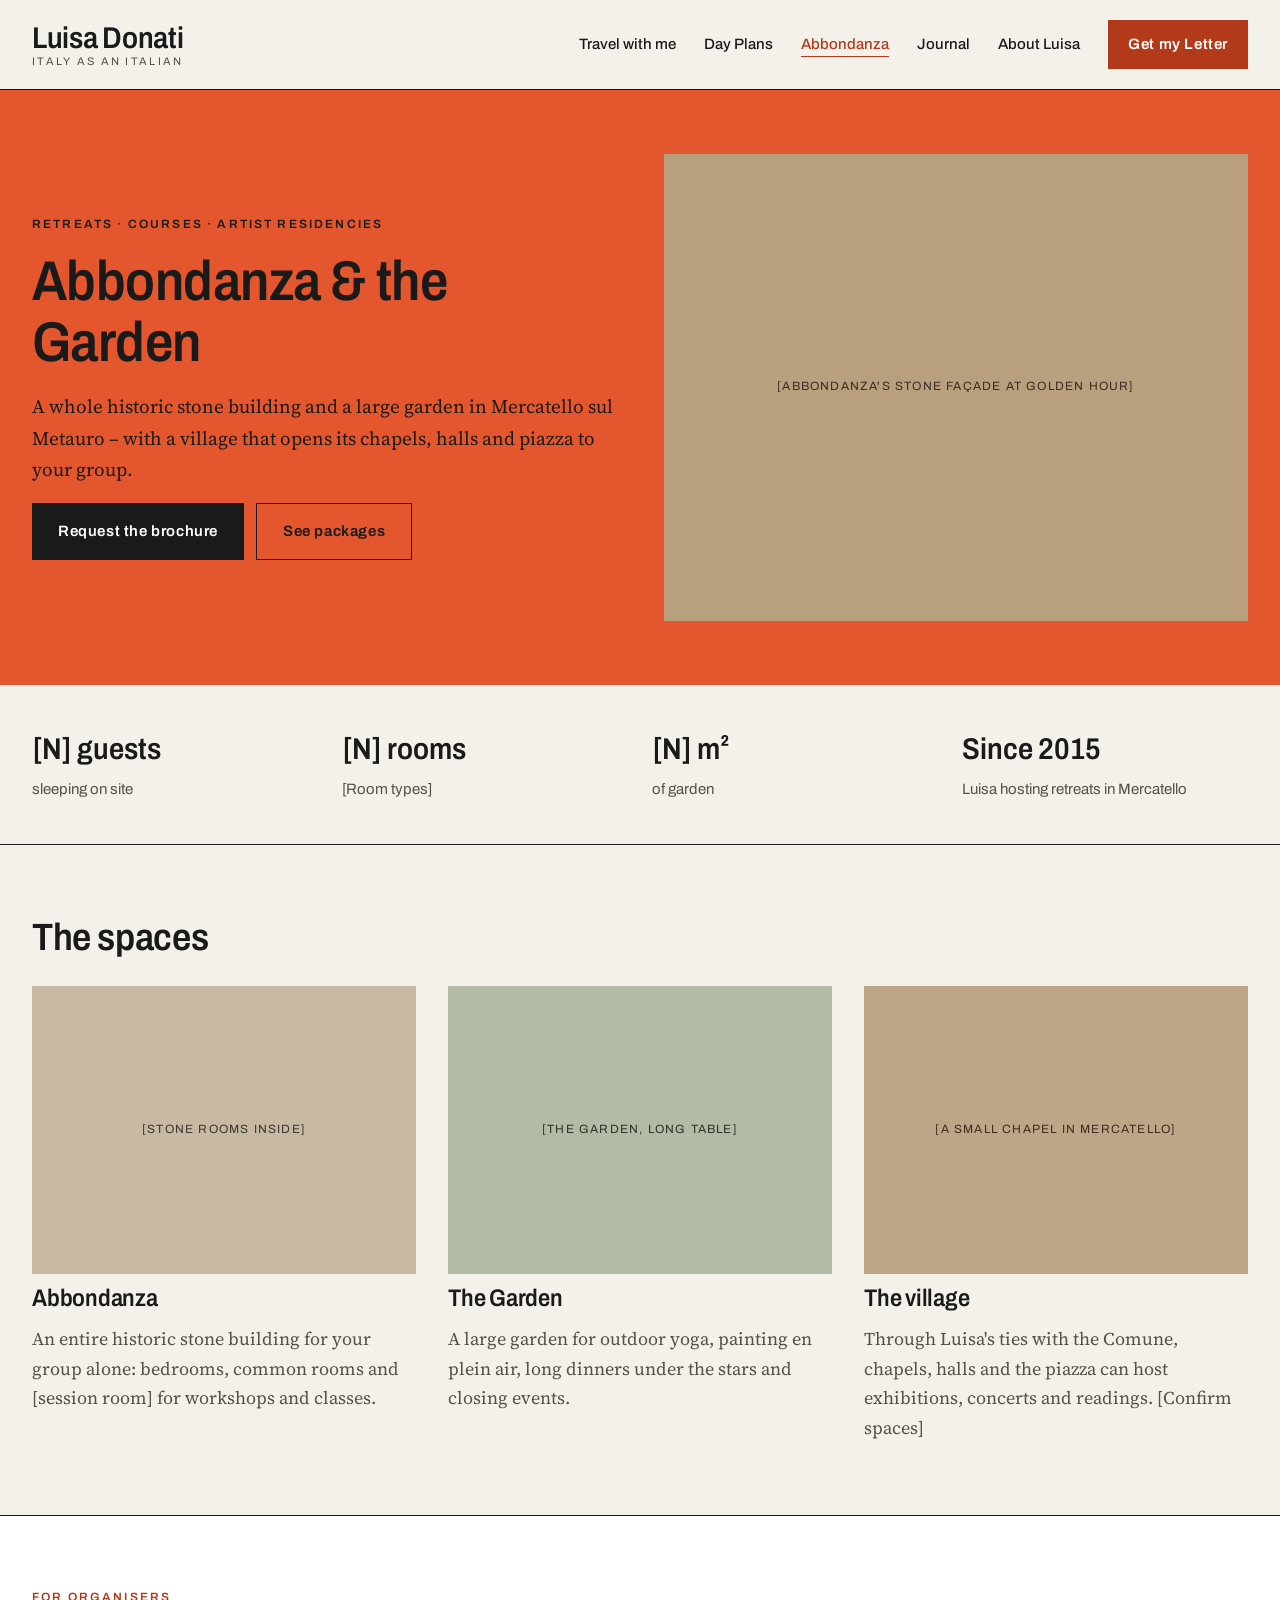
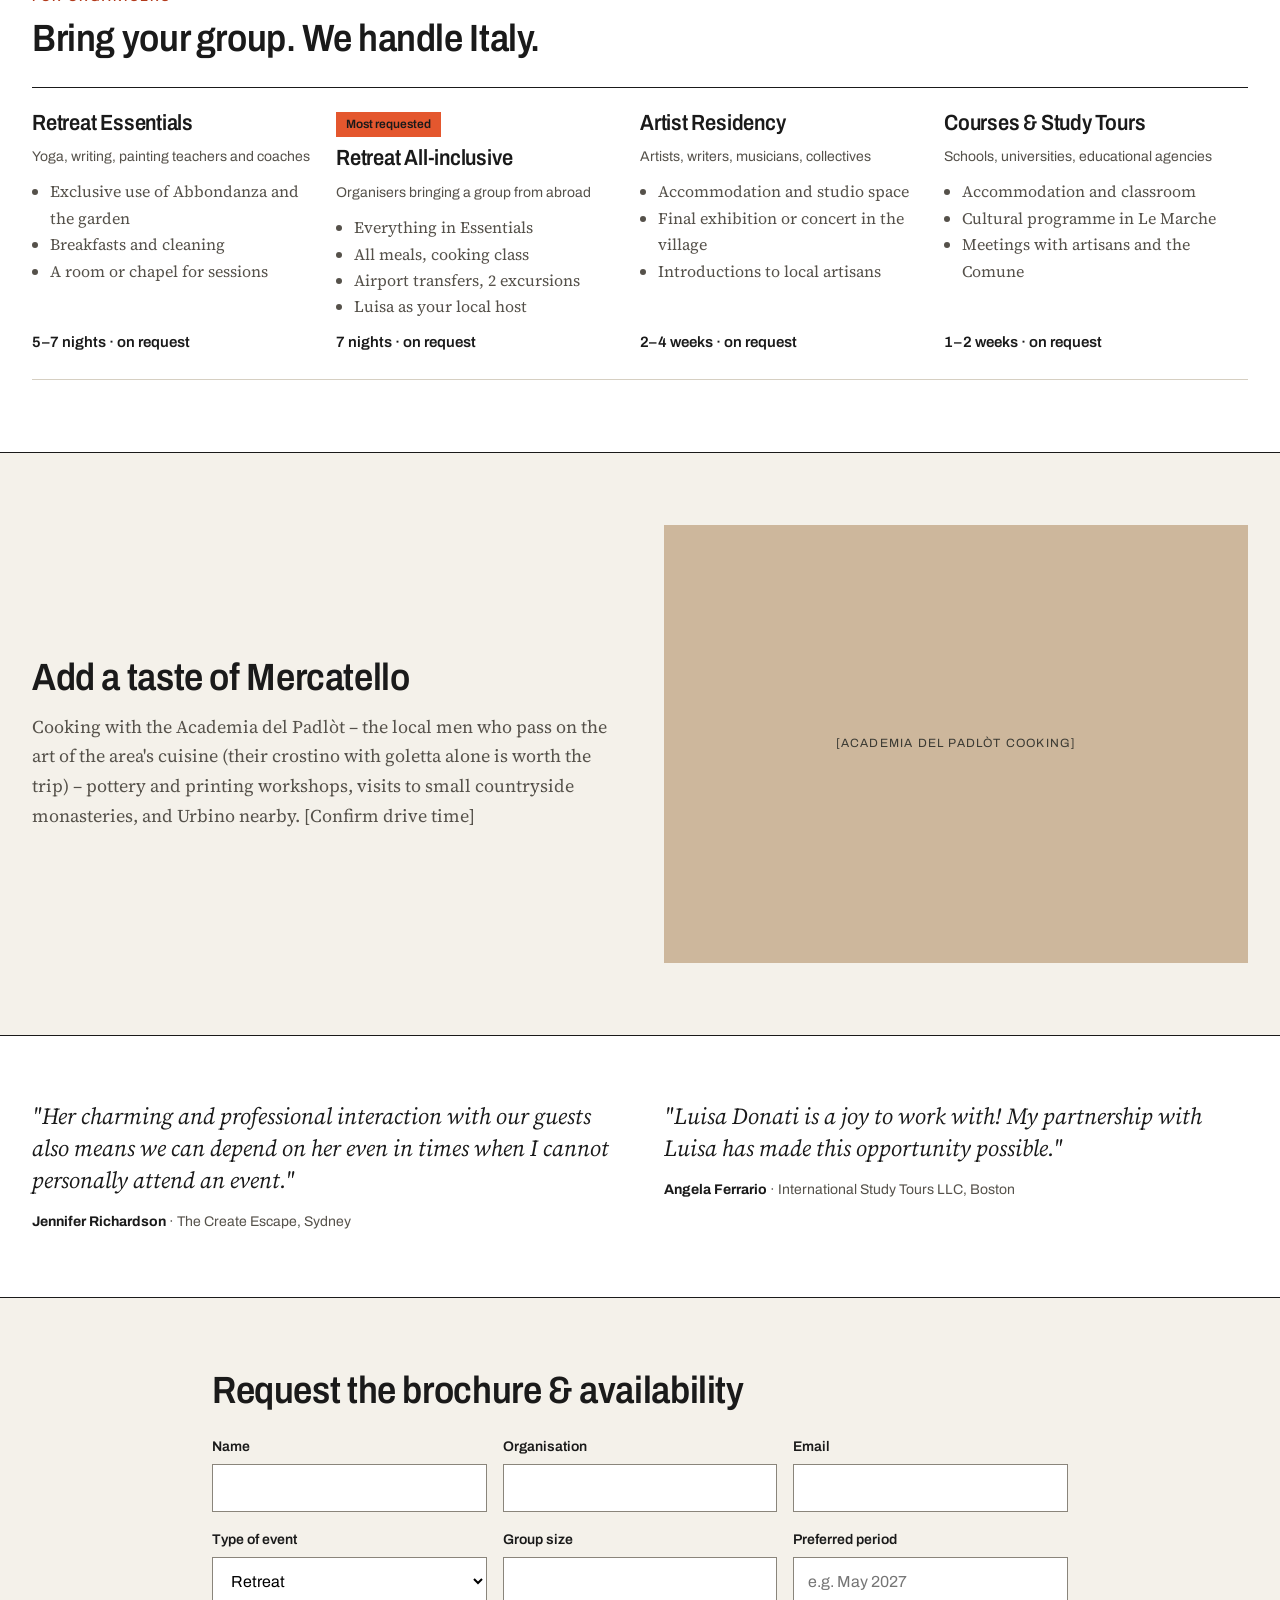
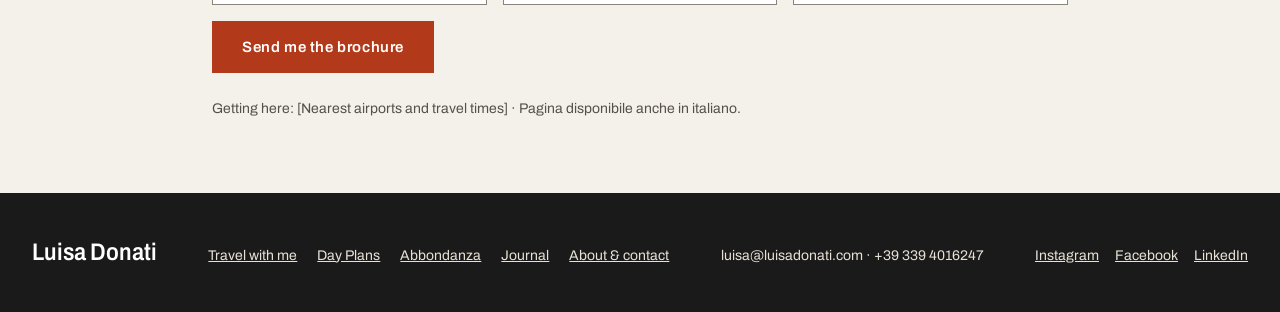
==== abbondanza.html @ 112a0eea "Link Instagram, Facebook and LinkedIn profiles on all pages Co-Authored-By: Claude Opus 5.5 <noreply" ====
<!doctype html>
<html lang="en">
<head>
<meta charset="utf-8">
<meta name="viewport" content="width=device-width, initial-scale=1">
<title>Abbondanza – Retreats in Le Marche</title>
<meta name="description" content="Abbondanza, a historic stone building with a large garden in Mercatello sul Metauro, for retreats, courses and artist residencies.">
<link rel="preconnect" href="https://fonts.googleapis.com">
<link rel="preconnect" href="https://fonts.gstatic.com" crossorigin>
<link href="https://fonts.googleapis.com/css2?family=Archivo:wdth,wght@62..125,400..700&amp;family=Source+Serif+4:ital,wght@0,400;0,600;1,400&amp;display=swap" rel="stylesheet">
<link rel="stylesheet" href="css/style.css?v=5">
</head>
<body>
<div style="width: 100%; min-height: 100vh; background: #F4F1EA">

<header style="border-bottom: 1px solid #1A1A1A; background: #F4F1EA">
  <div style="max-width: 1280px; margin: 0 auto; padding: 20px 32px; display: flex; flex-wrap: wrap; align-items: center; justify-content: space-between; gap: 16px">
    <a href="index.html" class="logo" style="text-decoration: none; display: inline-flex; flex-direction: column; align-items: flex-start; line-height: 1.1">
      <span class="logo-name" style="font-family: 'Archivo', sans-serif; font-stretch: 87.5%; font-weight: 600; font-size: 30px; letter-spacing: -0.01em">Luisa Donati</span>
      <span class="logo-tag" style="font-family: 'Archivo', sans-serif; font-size: 11px; letter-spacing: 0.2em; text-transform: uppercase; color: #55514A; white-space: nowrap">Italy as an Italian</span>
    </a>
    <button class="menu-toggle" type="button" aria-expanded="false" aria-controls="site-nav">Menu</button>
<nav id="site-nav" class="site-nav" aria-label="Main" style="display: flex; flex-wrap: wrap; align-items: center; gap: 8px 28px; font-family: 'Archivo', sans-serif; font-size: 15px; font-weight: 500">
      <a href="travel.html" style="text-decoration: none">Travel with me</a>
      <a href="day-plans.html" style="text-decoration: none">Day Plans</a>
      <a href="abbondanza.html" aria-current="page" style="text-decoration: none; color: #B23A1B; border-bottom: 1px solid #B23A1B">Abbondanza</a>
      <a href="journal.html" style="text-decoration: none">Journal</a>
      <a href="about.html" style="text-decoration: none">About Luisa</a>
      <a href="index.html#letter" style="background: #B23A1B; color: #FFFFFF; text-decoration: none; padding: 12px 20px; font-weight: 600; letter-spacing: 0.04em; min-height: 44px; box-sizing: border-box; display: inline-flex; align-items: center">Get my Letter</a>
    </nav>
  </div>
</header>

<!-- Hero -->
<section style="background: #E4572E">
  <div style="max-width: 1280px; margin: 0 auto; padding: 64px 32px; display: flex; flex-wrap: wrap; gap: 48px; align-items: center">
    <div style="flex: 1 1 440px; display: flex; flex-direction: column; gap: 18px; color: #1A1A1A">
      <span style="font-family: 'Archivo', sans-serif; font-size: 12px; font-weight: 600; letter-spacing: 0.18em; text-transform: uppercase">Retreats · Courses · Artist residencies</span>
      <h1 style="font-size: 56px; color: #1A1A1A">Abbondanza &amp; the Garden</h1>
      <p style="margin: 0; font-size: 19px; color: #1A1A1A">A whole historic stone building and a large garden in Mercatello sul Metauro – with a village that opens its chapels, halls and piazza to your group.</p>
      <div style="display: flex; flex-wrap: wrap; gap: 12px; font-family: 'Archivo', sans-serif; font-size: 15px; font-weight: 600; letter-spacing: 0.04em">
        <a href="#brochure" style="background: #1A1A1A; color: #FFFFFF; text-decoration: none; padding: 16px 26px">Request the brochure</a>
        <a href="#packages" style="border: 1px solid #1A1A1A; color: #1A1A1A; text-decoration: none; padding: 15px 26px">See packages</a>
      </div>
    </div>
    <div style="flex: 1 1 440px; aspect-ratio: 5 / 4; background: #B89F7E; display: flex; align-items: center; justify-content: center; padding: 24px; box-sizing: border-box; text-align: center; font-family: 'Archivo', sans-serif; font-size: 12px; letter-spacing: 0.1em; text-transform: uppercase; color: #3E2E22">[Abbondanza's stone façade at golden hour]</div>
  </div>
</section>

<!-- Key facts -->
<section style="border-bottom: 1px solid #1A1A1A">
  <div style="max-width: 1280px; margin: 0 auto; padding: 40px 32px; display: grid; grid-template-columns: repeat(auto-fit, minmax(200px, 1fr)); gap: 24px; font-family: 'Archivo', sans-serif">
    <div><span style="font-stretch: 87.5%; font-size: 30px; font-weight: 600">[N] guests</span><br><span style="color: #55514A; font-size: 15px">sleeping on site</span></div>
    <div><span style="font-stretch: 87.5%; font-size: 30px; font-weight: 600">[N] rooms</span><br><span style="color: #55514A; font-size: 15px">[Room types]</span></div>
    <div><span style="font-stretch: 87.5%; font-size: 30px; font-weight: 600">[N] m²</span><br><span style="color: #55514A; font-size: 15px">of garden</span></div>
    <div><span style="font-stretch: 87.5%; font-size: 30px; font-weight: 600">Since 2015</span><br><span style="color: #55514A; font-size: 15px">Luisa hosting retreats in Mercatello</span></div>
  </div>
</section>

<!-- Spaces -->
<section style="max-width: 1280px; margin: 0 auto; padding: 72px 32px; display: flex; flex-direction: column; gap: 28px">
  <h2 style="font-size: 38px">The spaces</h2>
  <div class="h-scroll" style="display: grid; grid-template-columns: repeat(auto-fit, minmax(300px, 1fr)); gap: 32px">
    <article style="display: flex; flex-direction: column; gap: 12px"><div style="aspect-ratio: 4 / 3; background: #C7B9A2; display: flex; align-items: center; justify-content: center; font-family: 'Archivo', sans-serif; font-size: 12px; letter-spacing: 0.1em; text-transform: uppercase; color: #3B3A33">[Stone rooms inside]</div><h3 style="font-size: 24px">Abbondanza</h3><p style="margin: 0; color: #55514A">An entire historic stone building for your group alone: bedrooms, common rooms and [session room] for workshops and classes.</p></article>
    <article style="display: flex; flex-direction: column; gap: 12px"><div style="aspect-ratio: 4 / 3; background: #B3BBA6; display: flex; align-items: center; justify-content: center; font-family: 'Archivo', sans-serif; font-size: 12px; letter-spacing: 0.1em; text-transform: uppercase; color: #2E3527">[The garden, long table]</div><h3 style="font-size: 24px">The Garden</h3><p style="margin: 0; color: #55514A">A large garden for outdoor yoga, painting en plein air, long dinners under the stars and closing events.</p></article>
    <article style="display: flex; flex-direction: column; gap: 12px"><div style="aspect-ratio: 4 / 3; background: #BFA587; display: flex; align-items: center; justify-content: center; font-family: 'Archivo', sans-serif; font-size: 12px; letter-spacing: 0.1em; text-transform: uppercase; color: #3E2E22">[A small chapel in Mercatello]</div><h3 style="font-size: 24px">The village</h3><p style="margin: 0; color: #55514A">Through Luisa's ties with the Comune, chapels, halls and the piazza can host exhibitions, concerts and readings. [Confirm spaces]</p></article>
  </div>
</section>

<!-- Packages -->
<section id="packages" style="background: #FFFFFF; border-top: 1px solid #1A1A1A; border-bottom: 1px solid #1A1A1A">
  <div style="max-width: 1280px; margin: 0 auto; padding: 72px 32px; display: flex; flex-direction: column; gap: 28px">
    <div style="display: flex; flex-direction: column; gap: 10px">
      <span style="font-family: 'Archivo', sans-serif; font-size: 12px; font-weight: 600; letter-spacing: 0.18em; text-transform: uppercase; color: #B23A1B">For organisers</span>
      <h2 style="font-size: 38px">Bring your group. We handle Italy.</h2>
    </div>
    <div class="h-scroll" style="display: grid; grid-template-columns: repeat(auto-fit, minmax(260px, 1fr)); gap: 0; border-top: 1px solid #1A1A1A">
      <article style="padding: 24px 24px 24px 0; display: flex; flex-direction: column; gap: 10px; border-bottom: 1px solid #D6CFC2">
        <h3 style="font-size: 22px">Retreat Essentials</h3>
        <p style="margin: 0; font-family: 'Archivo', sans-serif; font-size: 14px; color: #55514A">Yoga, writing, painting teachers and coaches</p>
        <ul style="margin: 0; padding-left: 18px; color: #55514A; font-size: 16px"><li>Exclusive use of Abbondanza and the garden</li><li>Breakfasts and cleaning</li><li>A room or chapel for sessions</li></ul>
        <p style="margin: auto 0 0; font-family: 'Archivo', sans-serif; font-weight: 600; font-size: 15px">5–7 nights · on request</p>
      </article>
      <article style="padding: 24px 24px 24px 0; display: flex; flex-direction: column; gap: 10px; border-bottom: 1px solid #D6CFC2">
        <span style="align-self: flex-start; background: #E4572E; font-family: 'Archivo', sans-serif; font-size: 12px; font-weight: 600; padding: 3px 10px">Most requested</span>
        <h3 style="font-size: 22px">Retreat All-inclusive</h3>
        <p style="margin: 0; font-family: 'Archivo', sans-serif; font-size: 14px; color: #55514A">Organisers bringing a group from abroad</p>
        <ul style="margin: 0; padding-left: 18px; color: #55514A; font-size: 16px"><li>Everything in Essentials</li><li>All meals, cooking class</li><li>Airport transfers, 2 excursions</li><li>Luisa as your local host</li></ul>
        <p style="margin: auto 0 0; font-family: 'Archivo', sans-serif; font-weight: 600; font-size: 15px">7 nights · on request</p>
      </article>
      <article style="padding: 24px 24px 24px 0; display: flex; flex-direction: column; gap: 10px; border-bottom: 1px solid #D6CFC2">
        <h3 style="font-size: 22px">Artist Residency</h3>
        <p style="margin: 0; font-family: 'Archivo', sans-serif; font-size: 14px; color: #55514A">Artists, writers, musicians, collectives</p>
        <ul style="margin: 0; padding-left: 18px; color: #55514A; font-size: 16px"><li>Accommodation and studio space</li><li>Final exhibition or concert in the village</li><li>Introductions to local artisans</li></ul>
        <p style="margin: auto 0 0; font-family: 'Archivo', sans-serif; font-weight: 600; font-size: 15px">2–4 weeks · on request</p>
      </article>
      <article style="padding: 24px 0; display: flex; flex-direction: column; gap: 10px; border-bottom: 1px solid #D6CFC2">
        <h3 style="font-size: 22px">Courses &amp; Study Tours</h3>
        <p style="margin: 0; font-family: 'Archivo', sans-serif; font-size: 14px; color: #55514A">Schools, universities, educational agencies</p>
        <ul style="margin: 0; padding-left: 18px; color: #55514A; font-size: 16px"><li>Accommodation and classroom</li><li>Cultural programme in Le Marche</li><li>Meetings with artisans and the Comune</li></ul>
        <p style="margin: auto 0 0; font-family: 'Archivo', sans-serif; font-weight: 600; font-size: 15px">1–2 weeks · on request</p>
      </article>
    </div>
  </div>
</section>

<!-- Local experiences -->
<section style="max-width: 1280px; margin: 0 auto; padding: 72px 32px; display: flex; flex-wrap: wrap; gap: 48px; align-items: center">
  <div style="flex: 1 1 400px; display: flex; flex-direction: column; gap: 14px">
    <h2 style="font-size: 38px">Add a taste of Mercatello</h2>
    <p style="margin: 0; color: #55514A">Cooking with the Academia del Padlòt – the local men who pass on the art of the area's cuisine (their crostino with goletta alone is worth the trip) – pottery and printing workshops, visits to small countryside monasteries, and Urbino nearby. [Confirm drive time]</p>
  </div>
  <div style="flex: 1 1 400px; aspect-ratio: 4 / 3; background: #CDB79C; display: flex; align-items: center; justify-content: center; font-family: 'Archivo', sans-serif; font-size: 12px; letter-spacing: 0.1em; text-transform: uppercase; color: #3B3A33">[Academia del Padlòt cooking]</div>
</section>

<!-- Testimonials -->
<section style="background: #FFFFFF; border-top: 1px solid #1A1A1A; border-bottom: 1px solid #1A1A1A">
  <div class="h-scroll" style="max-width: 1280px; margin: 0 auto; padding: 64px 32px; display: grid; grid-template-columns: repeat(auto-fit, minmax(340px, 1fr)); gap: 48px">
    <figure style="margin: 0; display: flex; flex-direction: column; gap: 14px">
      <blockquote style="margin: 0; font-size: 23px; line-height: 1.4; font-style: italic">"Her charming and professional interaction with our guests also means we can depend on her even in times when I cannot personally attend an event."</blockquote>
      <figcaption style="font-family: 'Archivo', sans-serif; font-size: 14px; color: #55514A"><strong style="color: #1A1A1A">Jennifer Richardson</strong> · The Create Escape, Sydney</figcaption>
    </figure>
    <figure style="margin: 0; display: flex; flex-direction: column; gap: 14px">
      <blockquote style="margin: 0; font-size: 23px; line-height: 1.4; font-style: italic">"Luisa Donati is a joy to work with! My partnership with Luisa has made this opportunity possible."</blockquote>
      <figcaption style="font-family: 'Archivo', sans-serif; font-size: 14px; color: #55514A"><strong style="color: #1A1A1A">Angela Ferrario</strong> · International Study Tours LLC, Boston</figcaption>
    </figure>
  </div>
</section>

<!-- Brochure -->
<section id="brochure" style="max-width: 920px; margin: 0 auto; padding: 72px 32px; display: flex; flex-direction: column; gap: 24px">
  <h2 style="font-size: 38px">Request the brochure &amp; availability</h2>
  <form style="display: grid; grid-template-columns: repeat(auto-fit, minmax(260px, 1fr)); gap: 16px">
    <div style="display: flex; flex-direction: column; gap: 6px"><label for="b-name" style="font-family: 'Archivo', sans-serif; font-size: 14px; font-weight: 600">Name</label><input id="b-name" type="text" style="padding: 13px 14px; border: 1px solid #8A857B; border-radius: 0; min-height: 48px; box-sizing: border-box; font-size: 16px; background: #FFFFFF"></div>
    <div style="display: flex; flex-direction: column; gap: 6px"><label for="b-org" style="font-family: 'Archivo', sans-serif; font-size: 14px; font-weight: 600">Organisation</label><input id="b-org" type="text" style="padding: 13px 14px; border: 1px solid #8A857B; border-radius: 0; min-height: 48px; box-sizing: border-box; font-size: 16px; background: #FFFFFF"></div>
    <div style="display: flex; flex-direction: column; gap: 6px"><label for="b-email" style="font-family: 'Archivo', sans-serif; font-size: 14px; font-weight: 600">Email</label><input id="b-email" type="email" style="padding: 13px 14px; border: 1px solid #8A857B; border-radius: 0; min-height: 48px; box-sizing: border-box; font-size: 16px; background: #FFFFFF"></div>
    <div style="display: flex; flex-direction: column; gap: 6px"><label for="b-type" style="font-family: 'Archivo', sans-serif; font-size: 14px; font-weight: 600">Type of event</label><select id="b-type" style="padding: 13px 14px; border: 1px solid #8A857B; border-radius: 0; min-height: 48px; font-size: 16px; background: #FFFFFF"><option>Retreat</option><option>Course</option><option>Artist residency</option><option>Study tour</option></select></div>
    <div style="display: flex; flex-direction: column; gap: 6px"><label for="b-size" style="font-family: 'Archivo', sans-serif; font-size: 14px; font-weight: 600">Group size</label><input id="b-size" type="number" min="1" style="padding: 13px 14px; border: 1px solid #8A857B; border-radius: 0; min-height: 48px; box-sizing: border-box; font-size: 16px; background: #FFFFFF"></div>
    <div style="display: flex; flex-direction: column; gap: 6px"><label for="b-when" style="font-family: 'Archivo', sans-serif; font-size: 14px; font-weight: 600">Preferred period</label><input id="b-when" type="text" placeholder="e.g. May 2027" style="padding: 13px 14px; border: 1px solid #8A857B; border-radius: 0; min-height: 48px; box-sizing: border-box; font-size: 16px; background: #FFFFFF"></div>
    <button type="submit" style="grid-column: 1 / -1; justify-self: start; background: #B23A1B; color: #FFFFFF; border: none; border-radius: 0; padding: 16px 30px; font-size: 15px; font-weight: 600; letter-spacing: 0.04em; min-height: 52px; cursor: pointer">Send me the brochure</button>
  </form>
  <p style="margin: 0; font-family: 'Archivo', sans-serif; font-size: 14px; color: #55514A">Getting here: [Nearest airports and travel times] · Pagina disponibile anche in italiano.</p>
</section>

<footer style="background: #1A1A1A; color: #E8E2D6; padding: 40px 32px">
  <div style="max-width: 1280px; margin: 0 auto; display: flex; flex-wrap: wrap; justify-content: space-between; align-items: baseline; gap: 20px; font-family: 'Archivo', sans-serif; font-size: 14px">
    <span style="font-stretch: 87.5%; font-weight: 600; font-size: 24px; color: #FFFFFF">Luisa Donati</span>
    <nav aria-label="Footer" style="display: flex; flex-wrap: wrap; gap: 20px"><a href="travel.html" style="color: #E8E2D6">Travel with me</a><a href="day-plans.html" style="color: #E8E2D6">Day Plans</a><a href="abbondanza.html" style="color: #E8E2D6">Abbondanza</a><a href="journal.html" style="color: #E8E2D6">Journal</a><a href="about.html" style="color: #E8E2D6">About &amp; contact</a></nav>
    <span>luisa@luisadonati.com · +39 339 4016247</span>
    <nav aria-label="Social" style="display: flex; flex-wrap: wrap; gap: 16px"><a href="https://www.instagram.com/luisadonati_italiantravel/" target="_blank" rel="noopener" style="color: #E8E2D6">Instagram</a><a href="https://www.facebook.com/luisadonati.italiantravel" target="_blank" rel="noopener" style="color: #E8E2D6">Facebook</a><a href="https://www.linkedin.com/in/luisadonati/" target="_blank" rel="noopener" style="color: #E8E2D6">LinkedIn</a></nav>
  </div>
</footer>
</div>
<script src="js/main.js?v=5"></script>
</body>
</html>
---- css/style.css ----
/* Luisa Donati – shared styles
   Colours
   paper  #F4F1EA   ink    #1A1A1A   muted  #55514A   accent #B23A1B
   banners: home #157A7A · travel #2F5BEA · day plans #3DBE8B
            abbondanza #E4572E · journal #F28FB0 · about #F2B33D
*/

*, *::before, *::after { box-sizing: border-box; }

html { scroll-behavior: smooth; }

body {
  margin: 0;
  background: #F4F1EA;
  color: #1A1A1A;
  font-family: 'Source Serif 4', Georgia, serif;
  font-size: 18px;
  line-height: 1.65;
  -webkit-font-smoothing: antialiased;
}

a { color: #1A1A1A; }
a:hover { color: #B23A1B; }
a:focus-visible, button:focus-visible, input:focus-visible,
select:focus-visible, textarea:focus-visible, summary:focus-visible {
  outline: 2px solid #B23A1B;
  outline-offset: 2px;
}

h1, h2, h3 {
  font-family: 'Archivo', sans-serif;
  font-stretch: 87.5%;
  font-weight: 600;
  line-height: 1.08;
  letter-spacing: -0.01em;
  margin: 0;
}

input, select, textarea, button, summary { font-family: 'Archivo', sans-serif; }

img { max-width: 100%; height: auto; display: block; }

/* Real photos: replace a placeholder <div> with
   <img class="photo" src="images/your-photo.jpg" alt="Description" style="aspect-ratio: 4 / 3"> */
.photo { width: 100%; object-fit: cover; }

/* Menu button: only visible on phones */
.menu-toggle {
  display: none;
  align-items: center;
  gap: 10px;
  min-height: 44px;
  padding: 10px 14px;
  background: transparent;
  border: 1px solid #1A1A1A;
  border-radius: 0;
  color: #1A1A1A;
  font-size: 15px;
  font-weight: 600;
  letter-spacing: 0.04em;
  cursor: pointer;
}
.menu-toggle::after {
  content: "";
  width: 16px;
  height: 10px;
  border-top: 2px solid currentColor;
  border-bottom: 2px solid currentColor;
  background: linear-gradient(currentColor, currentColor) center / 100% 2px no-repeat;
}
.menu-toggle[aria-expanded="true"]::after {
  height: 0;
  border-bottom: 0;
  background: none;
}

/* ---------- Phones and small tablets ---------- */
@media (max-width: 720px) {
  body { font-size: 17px; line-height: 1.6; }

  /* Type */
  h1 { font-size: 34px !important; }
  h2 { font-size: 27px !important; }
  h3 { font-size: 21px !important; }
  [style*="font-size: 19px"], [style*="font-size: 20px"] { font-size: 17px !important; }
  blockquote { font-size: 20px !important; }
  [style*="font-size: 30px"] { font-size: 24px !important; }

  /* Header + menu */
  header > div { padding: 12px 20px !important; flex-wrap: wrap !important; }
  header a[href="index.html"] span:first-child { font-size: 24px !important; }
  .menu-toggle { display: inline-flex; }
  .site-nav {
    display: none !important;
    width: 100%;
    flex-direction: column !important;
    align-items: stretch !important;
    gap: 0 !important;
    font-size: 17px !important;
    border-top: 1px solid #1A1A1A;
    margin-top: 4px;
  }
  .site-nav.open { display: flex !important; }
  .site-nav a { padding: 14px 0; border-bottom: 1px solid #D6CFC2 !important; }
  .site-nav a:last-child {
    justify-content: center;
    margin: 16px 0 8px;
    padding: 14px 20px !important;
    border-bottom: 0 !important;
  }

  /* Spacing */
  [style*="padding: 80px 32px"], [style*="padding: 72px 32px"],
  [style*="padding: 64px 32px"], [style*="padding: 56px 32px"] { padding: 40px 20px !important; }
  [style*="padding: 40px 32px"] { padding: 28px 20px !important; }
  [style*="padding: 40px 32px 0"] { padding: 28px 20px 0 !important; }
  [style*="padding: 0 32px 72px"] { padding: 0 20px 40px !important; }
  [style*="gap: 48px"], [style*="gap: 56px"] { gap: 24px !important; }
  [style*="gap: 36px"], [style*="gap: 32px;"] { gap: 20px !important; }

  /* Photos: less tall on phones */
  [style*="flex: 1 1 420px; aspect-ratio"],
  [style*="flex: 1 1 440px; aspect-ratio"],
  [style*="flex: 1 1 480px; aspect-ratio"] { aspect-ratio: 4 / 3 !important; max-width: none !important; }
  [style*="aspect-ratio: 3 / 4"] { aspect-ratio: 4 / 5 !important; }

  /* Small grids that become single column */
  [style*="grid-template-columns: 130px"] { grid-template-columns: 1fr !important; gap: 2px !important; }
  [style*="minmax(200px, 1fr)); gap: 16px"] { gap: 4px 16px !important; }

  /* Horizontal carousels */
  .h-scroll {
    display: flex !important;
    flex-wrap: nowrap !important;
    overflow-x: auto;
    scroll-snap-type: x mandatory;
    gap: 16px !important;
    margin-right: -20px;
    padding-right: 20px !important;
    padding-bottom: 8px;
    scrollbar-width: none;
    -webkit-overflow-scrolling: touch;
  }
  .h-scroll[style*="padding: 64px 32px"], .h-scroll[style*="padding: 40px 32px"] { scroll-padding-left: 20px; }
  .h-scroll::-webkit-scrollbar { display: none; }
  .h-scroll > * { flex: 0 0 78%; scroll-snap-align: start; min-width: 0; }
  .h-scroll.ig { gap: 8px !important; }
  .h-scroll.ig > * { flex-basis: 44%; }
}
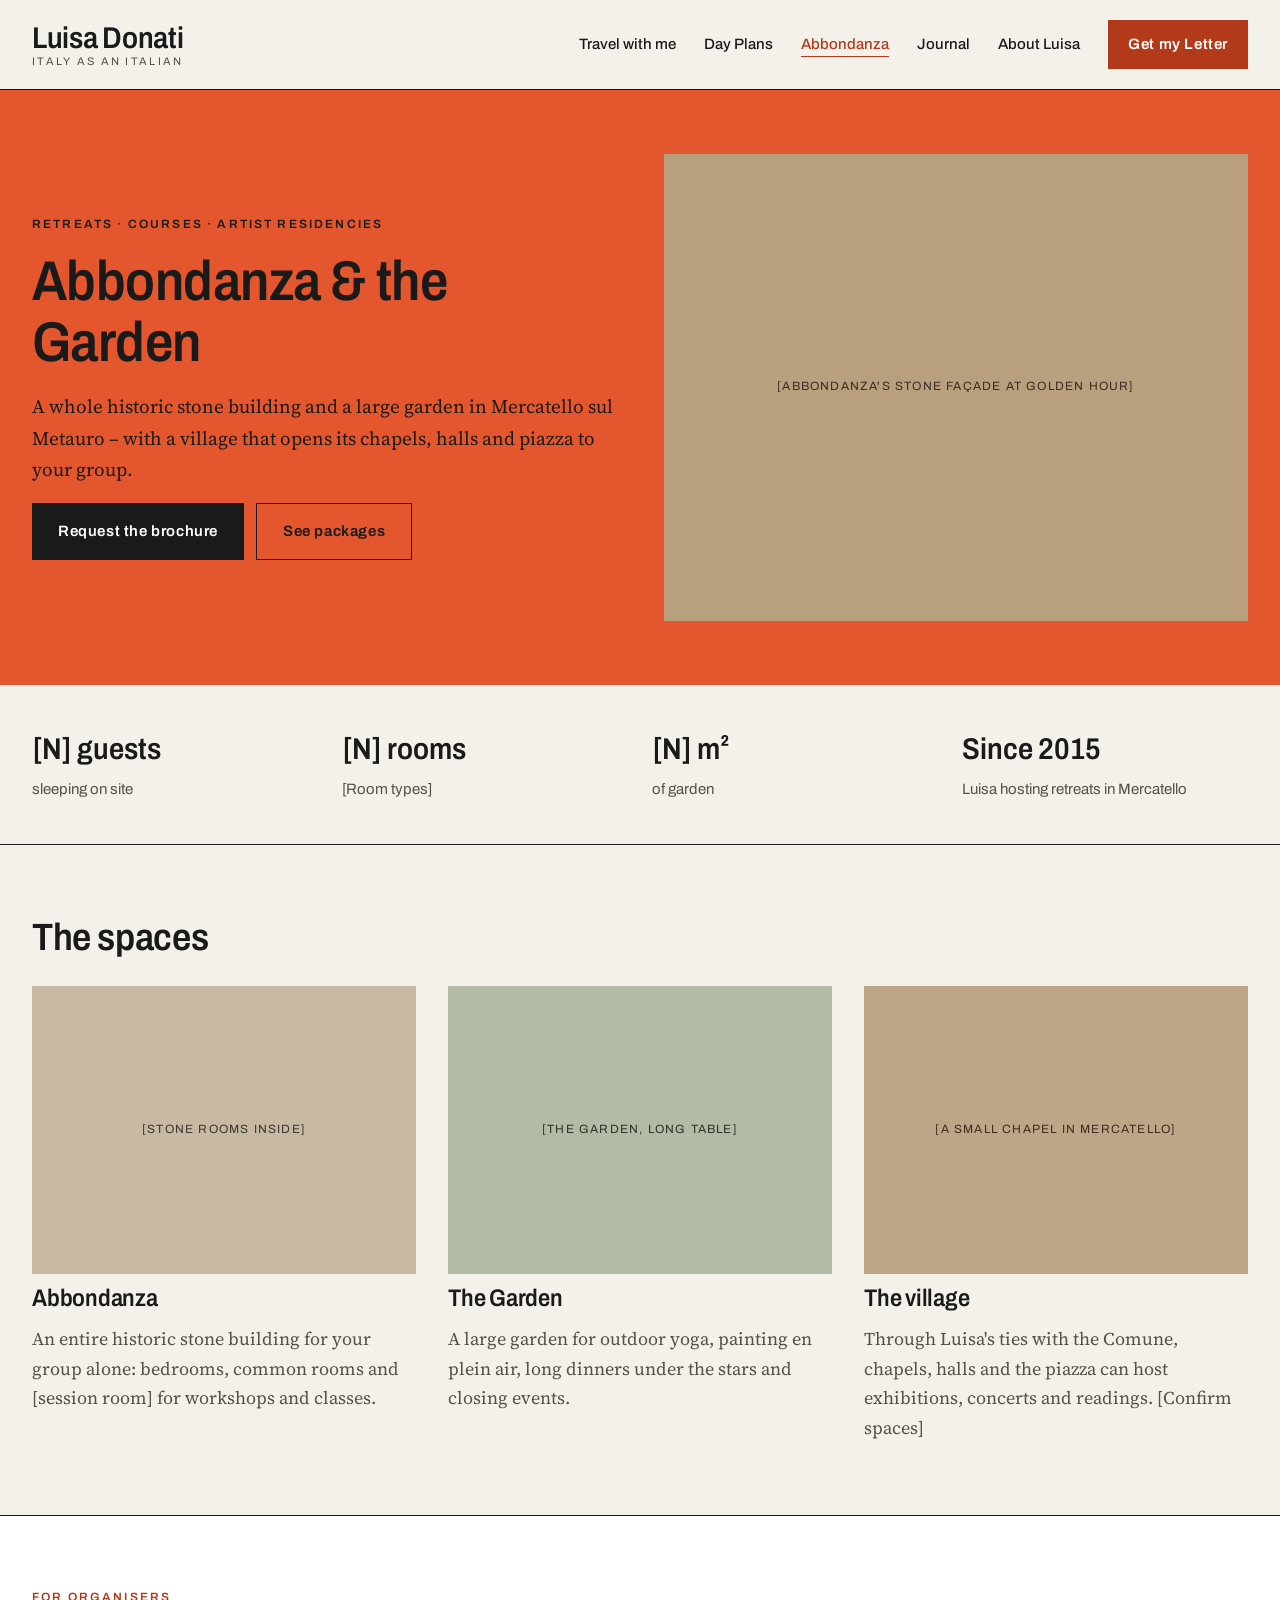
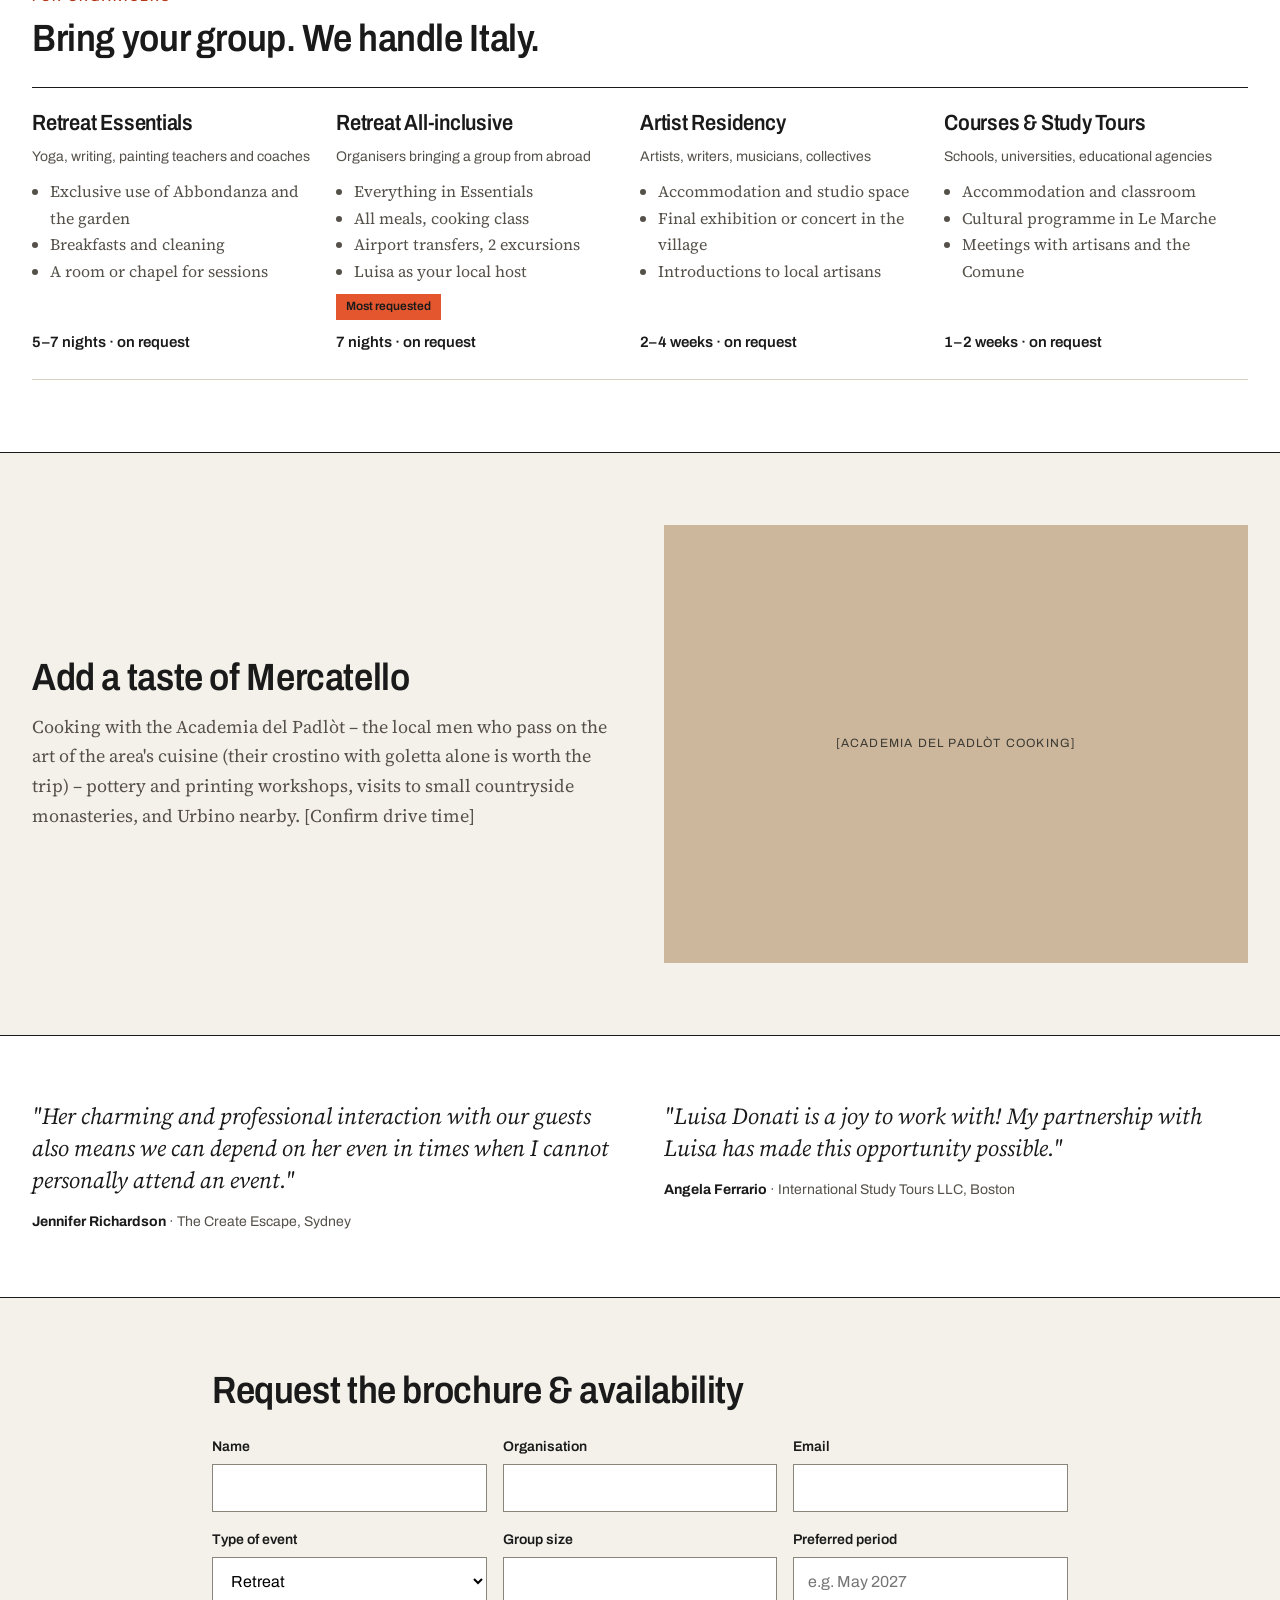
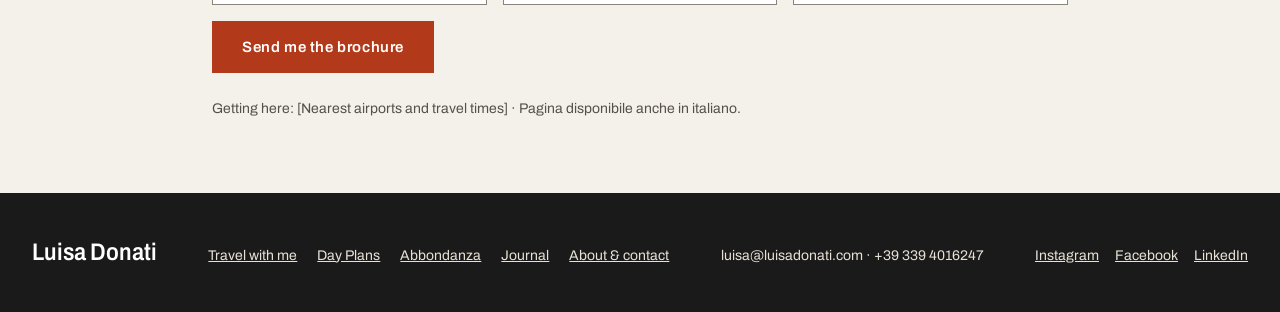
==== commit 115739b4: "Abbondanza: move 'Most requested' badge above the price line Co-Authored-By: Claude Opus 5.5 <norepl" ====
--- a/abbondanza.html
+++ b/abbondanza.html
@@ -8,7 +8,7 @@
 <link rel="preconnect" href="https://fonts.googleapis.com">
 <link rel="preconnect" href="https://fonts.gstatic.com" crossorigin>
 <link href="https://fonts.googleapis.com/css2?family=Archivo:wdth,wght@62..125,400..700&amp;family=Source+Serif+4:ital,wght@0,400;0,600;1,400&amp;display=swap" rel="stylesheet">
-<link rel="stylesheet" href="css/style.css?v=5">
+<link rel="stylesheet" href="css/style.css?v=6">
 </head>
 <body>
 <div style="width: 100%; min-height: 100vh; background: #F4F1EA">
@@ -82,11 +82,11 @@
         <p style="margin: auto 0 0; font-family: 'Archivo', sans-serif; font-weight: 600; font-size: 15px">5–7 nights · on request</p>
       </article>
       <article style="padding: 24px 24px 24px 0; display: flex; flex-direction: column; gap: 10px; border-bottom: 1px solid #D6CFC2">
-        <span style="align-self: flex-start; background: #E4572E; font-family: 'Archivo', sans-serif; font-size: 12px; font-weight: 600; padding: 3px 10px">Most requested</span>
         <h3 style="font-size: 22px">Retreat All-inclusive</h3>
         <p style="margin: 0; font-family: 'Archivo', sans-serif; font-size: 14px; color: #55514A">Organisers bringing a group from abroad</p>
         <ul style="margin: 0; padding-left: 18px; color: #55514A; font-size: 16px"><li>Everything in Essentials</li><li>All meals, cooking class</li><li>Airport transfers, 2 excursions</li><li>Luisa as your local host</li></ul>
-        <p style="margin: auto 0 0; font-family: 'Archivo', sans-serif; font-weight: 600; font-size: 15px">7 nights · on request</p>
+        <span style="align-self: flex-start; margin-top: auto; background: #E4572E; font-family: 'Archivo', sans-serif; font-size: 12px; font-weight: 600; padding: 3px 10px">Most requested</span>
+        <p style="margin: 0; font-family: 'Archivo', sans-serif; font-weight: 600; font-size: 15px">7 nights · on request</p>
       </article>
       <article style="padding: 24px 24px 24px 0; display: flex; flex-direction: column; gap: 10px; border-bottom: 1px solid #D6CFC2">
         <h3 style="font-size: 22px">Artist Residency</h3>
@@ -151,6 +151,6 @@
   </div>
 </footer>
 </div>
-<script src="js/main.js?v=5"></script>
+<script src="js/main.js?v=6"></script>
 </body>
 </html>
